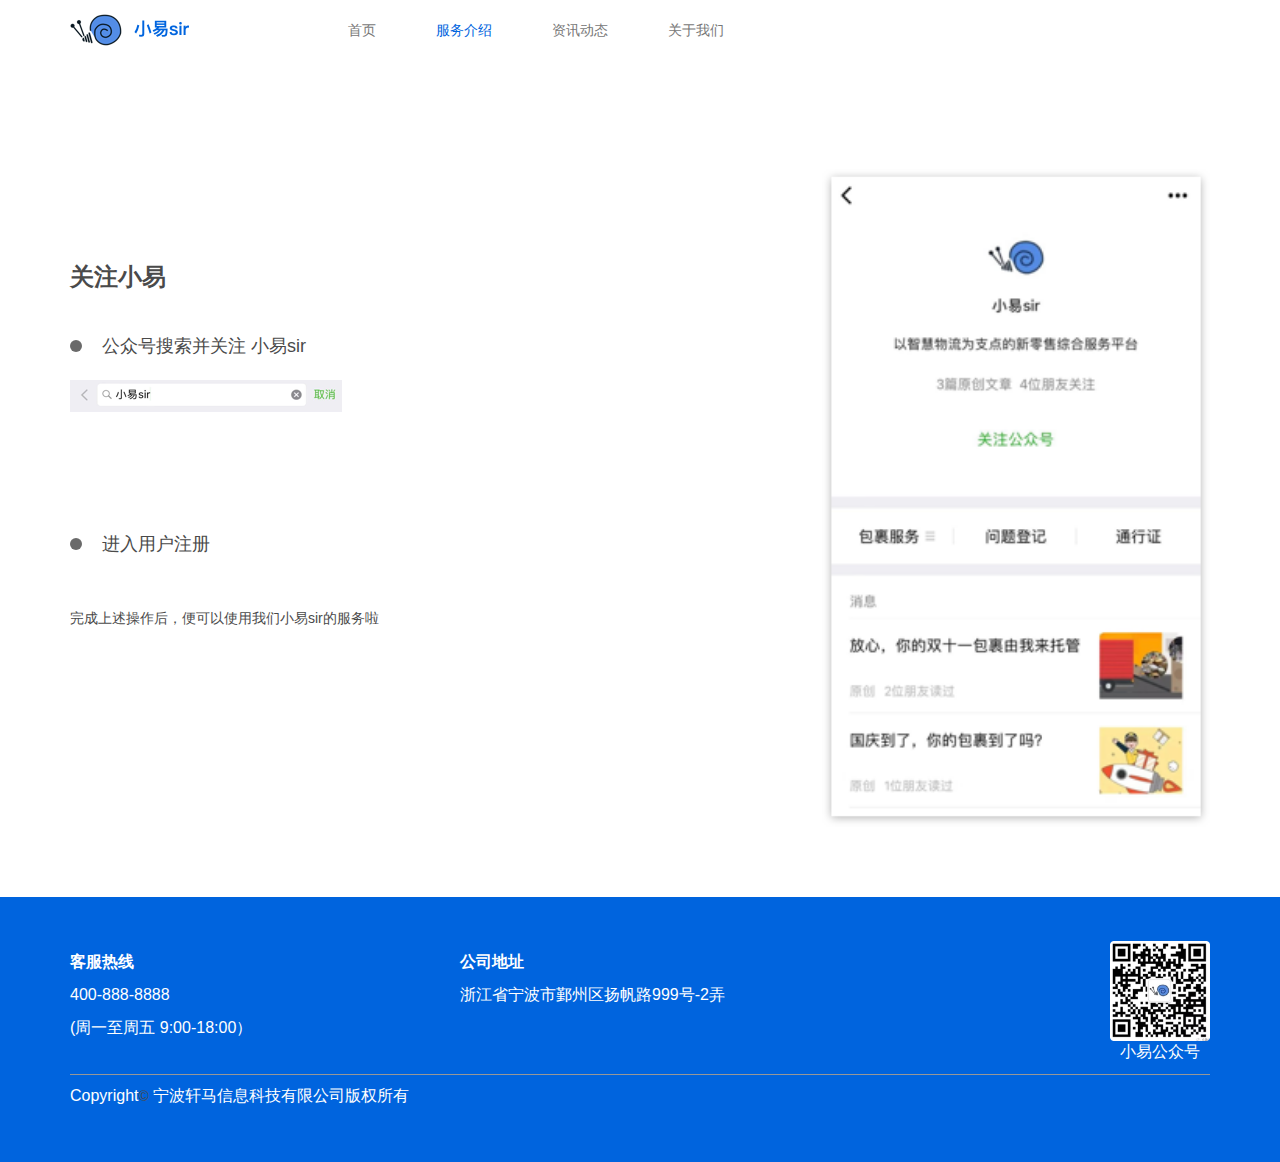
==== followme.html @ 9edb5685 "关注小易页面完成" ====
<!DOCTYPE html>
<html lang="en">

<head>
    <meta charset="utf-8">
    <title>小易sir</title>
    <link rel="shortcut icon" href="images/X.ico" type="image/x-icon" />
    <meta name="viewport" content="width=device-width, initial-scale=1.0">
    <meta name="description" content="小易sir">
    <meta name="keywords" content="小易,快递">
    <meta name="author" content="宁波轩马信息科技有限公司,SwiftHorse Information Technology">
    <link rel="stylesheet" href="css/bootstrap.css" type="text/css">
    <link rel="stylesheet" href="css/animate.min.css" type="text/css">
    <link rel="stylesheet" href="css/style.css" type="text/css">
</head>

<body>
    <header>
    </header>
    <div class="container follow">
        <div class="row">
            <div class="col-md-6">
                <p class="title">关注小易</p>
                <div>
                    <div class="circle"></div>公众号搜索并关注 小易sir
                </div>
                <p><img src="images/service_follow_small.png"></p>
                <div class="step2">
                    <div class="circle"></div>进入用户注册
                </div>
                <p class="little">完成上述操作后，便可以使用我们小易sir的服务啦</p>
            </div>
            <div class="col-md-6 follow_big">
                <img src="images/service_follow_big.png">
            </div>
        </div>
    </div>

    <footer class="page-footer">
    </footer>
</body>
<script src="js/jquery.min.js"></script>
<script src="js/bootstrap.min.js"></script>
<script src="js/followme.js"></script>

</html>
---- css/style.css ----
*{
    color: #4A4A4A;
    font-size: 14px;
}
.btn-primary{
    background-color: #0064DE;
}
/* banner */
.carousel-inner .item img{
    height: 100%;
    width: 100%
}
.carousel-control.left,.carousel-control.right {
    background-image: unset
}
.banner-text{
    position: absolute;
    top: 40%;
    z-index: 1;
    width: 25%;
    left: 15%;
    color: #4A4A4A;
}
.banner-text .title{
    font-size: 30px;
}
.banner-text .smalltitle{
    font-size: 14px;
}
.banner-text .btn-primary{
    border-radius:15px;
    margin-top: 20px;
}
@media (max-width : 992px){
    .banner-text .title{
        font-size: 14px;
    }
    .banner-text .smalltitle{
        display: none;
    }
    .banner-text {
        top: 45%;
        width: 50%;
        left: 9%;
    }
    .banner-text .btn-primary{
        margin-top: 0;
    }
}
/* 导航条 */
header{
    position: absolute;
    top: 0;
    z-index: 999;
    width: 100%;
}
.navbar-brand{
    padding: 0
}
.nav {
    padding-left: 10%;
}
.nav > li > a {
    padding: 20px 30px;
}
.navbar-default {
    background-color:unset;
    border-color: unset;
    border:unset
}
.navbar-default .navbar-nav > .active > a, .navbar-default .navbar-nav > .active > a:hover, .navbar-default .navbar-nav > .active > a:focus {
    color: #0064DE;
    background-color: unset;
}
.nav.navbar-nav li{
    cursor: pointer;
}
.navbar-default .navbar-nav > li > a:hover, .navbar-default .navbar-nav > li > a:focus {
    color: #0064DE;;
    background-color: transparent;
}
.navbar-nav .dropdown-menu {
    position: absolute;
    top: 100%;
    opacity: 0;
    visibility: hidden;
}
.navbar-nav .dropdown:hover > ul{
    opacity: 1;
    visibility: visible;
    display: block !important;
}
.dropdown-menu {
    min-width: 100px;
    padding: 15px 0;
}
.dropdown #animate li + li{
    margin-top: 10px;
}
/* 包裹服务 */
h2{
    font-size:24px;
    font-family:PingFangSC-Semibold;
    font-weight:600;
    color:rgba(74,74,74,1);
    line-height:33px;
    text-align: center;
    margin-top: 20px;
    padding: 30px 0;
}
.server .col-md-4{
    text-align: center;
}
.server .col-md-4 img{
    background:rgba(255,255,255,1);
    box-shadow:0px 6px 12px 1px rgba(0,100,222,0.2);
    border-radius:12px;
    width: 100%;
}
/* 最新资讯 */
.newstitle{
    margin-top: 50px;
}
.news .col-md-7.left .row , .news .col-md-5.right .row{
    background:rgba(255,255,255,1);
    box-shadow:0px 6px 12px 1px rgba(0,100,222,0.2);
    border-radius:12px;
}
.news .left .row{
    margin: 0;
}
.news .left .col-md-8{
    text-align: center;
    height: 100%;
}
.news .left .col-md-8 img{
    padding: 5%;
    width: 100%;
    height: 100%;
}
.news .left .col-md-4{
    margin-top: 10%;
}
.news-title{
    font-size: 20px;
    font-weight: 600;
    padding-top: 20px;
}
.right .row{
    padding: 20px 0;
    margin: 0
}
.news .right .row+.row{
    margin-top: 20px;
}
.news .right .col-md-4{
    padding-top: 5%
}
.news .right .col-md-4 img{
    width: 100%
}
.news .right p{
    display: -webkit-box;
    -webkit-box-orient: vertical;
    -webkit-line-clamp: 2;
    overflow: hidden;
}
@media(min-width : 992px){
    .news .left .row{
        height: 380px;
    }
    .news .right .row{
        height: 180px;
    }
    
}
@media (max-width : 992px){
    .left .col-md-7 img{
        padding: 0;
    }
    h2{
        padding: 0;
    }
    .server .col-md-4:last-child{
        margin-top: 20px;
    }
    .news .right{
        margin-top: 20px;
    }
    .news .right{
        margin-top: 20px;
    }
}
.hezuo .col-sm-6 img{
    width: 100%
}
.hezuo{
    margin-bottom: 50px;
}
 /* 底部栏 */
 .page-footer{
    padding-top: 44px;
    padding-bottom: 44px;
    width: 100%;
    background-color: #0064DE;
 }
 .page-footer p{
    color: #fff;
    font-size: 16px;
 }
 .foot-head {
    font-weight: 600;
    margin: 10px 0;
}
.eqcode{
    float: right;
    text-align: center;
}
.copyright {
    border-top: 1px solid #979797;
    padding-top: 10px;
}
/* 服务内容页面 */
.service{
    margin-top: 50px;
}
.service .text{
    text-align: left;
    font-size: 60px;
    font-weight: 400
}
.service .col-md-11 p{
    font-size: 24px;
    text-align: left;
    margin-top: 10px;
}
.service .step1 img{
    width: 80%;
    background:rgba(255,255,255,1);
    box-shadow:0px 6px 12px 1px rgba(0,100,222,0.2);
    border-radius:12px;
}
.service .step1 .col-md-6:first-child{
    text-align: left;
}
.service .step1 .col-md-6:last-child{
    text-align: right;
}
.service .step1 .col-md-6:last-child p{
    margin-left: 20%;
}
.service .step1 .col-md-6 p{
    text-align: center;
    width: 80%;
    font-size: 24px;
    font-weight: 600;
    margin-top: 10px;
}
.service .col-md-11 .little{
    font-size: 14px;
    width: 50%;
}
.service .col-md-11 .row{
    margin-top: 50px;
}
.service .step2{
    margin-top: 50px;
}
.service .step3{
    margin-top: 50px;
}
.service .step2 img , .service .step3 img{
    width: 100%;
    background:rgba(255,255,255,1);
    box-shadow:0px 6px 12px 1px rgba(0,100,222,0.2);
    border-radius:12px;
}
.footbanner img{
    width: 100%;
    background:rgba(255,255,255,1);
    box-shadow:0px 6px 12px 1px rgba(0,100,222,0.2);
    border-radius:12px;
}
.step4{
    margin-top: 50px;
    margin-bottom: 50px;
}
@media (max-width : 992px){
    .service{
        margin-top: 20px;
    }
    .service .col-md-11 .little{
        width: 100%;
    }
    .service .step1 img{
        width: 100%;
    }
    .service .step1 .col-md-6:last-child p{
        margin-left: 0;
    }
    .service .step1 .col-md-6 p{
        text-align: center;
        width: 100%;
    }
    .service .step2,.service .step3{
        margin-top: 20px;
    }
    .step4{
        margin-top: 20px;
        margin-bottom: 20px;
    }
}
/* 关注小易 */
.follow{
    margin-top: 200px;
}
.follow .title{
    font-size:24px;
    font-family:PingFangSC-Semibold;
    font-weight:600;
    margin-bottom: 40px;
}
.follow div{
    font-size: 18px;
}
.follow p{
    font-size: 18px;
}
.circle{
    width:12px;
    height:12px;
    background:rgba(106,106,106,1);
    border-radius: 50%;
    display: inline-block;
    margin-right: 20px;
}
.follow img{
    padding: 20px 0;
    margin-bottom: 50px;
}
.follow .step2{
    margin-top: 50px;
    margin-bottom: 50px;
}
.follow .little{
    font-size: 14px;
    margin-bottom: 200px;
}
.follow_big img{
    width: 70%;
    margin-left: 30%;
    margin-top: -20%;
}
@media (max-width : 992px){
    .follow_big img{
        width: 100%;
        margin: 0
    }
}
@media (max-width : 768px){
    .follow{
        margin-top: 50px;
    }
    .follow .little{
        margin-bottom: 20px;
    }
}
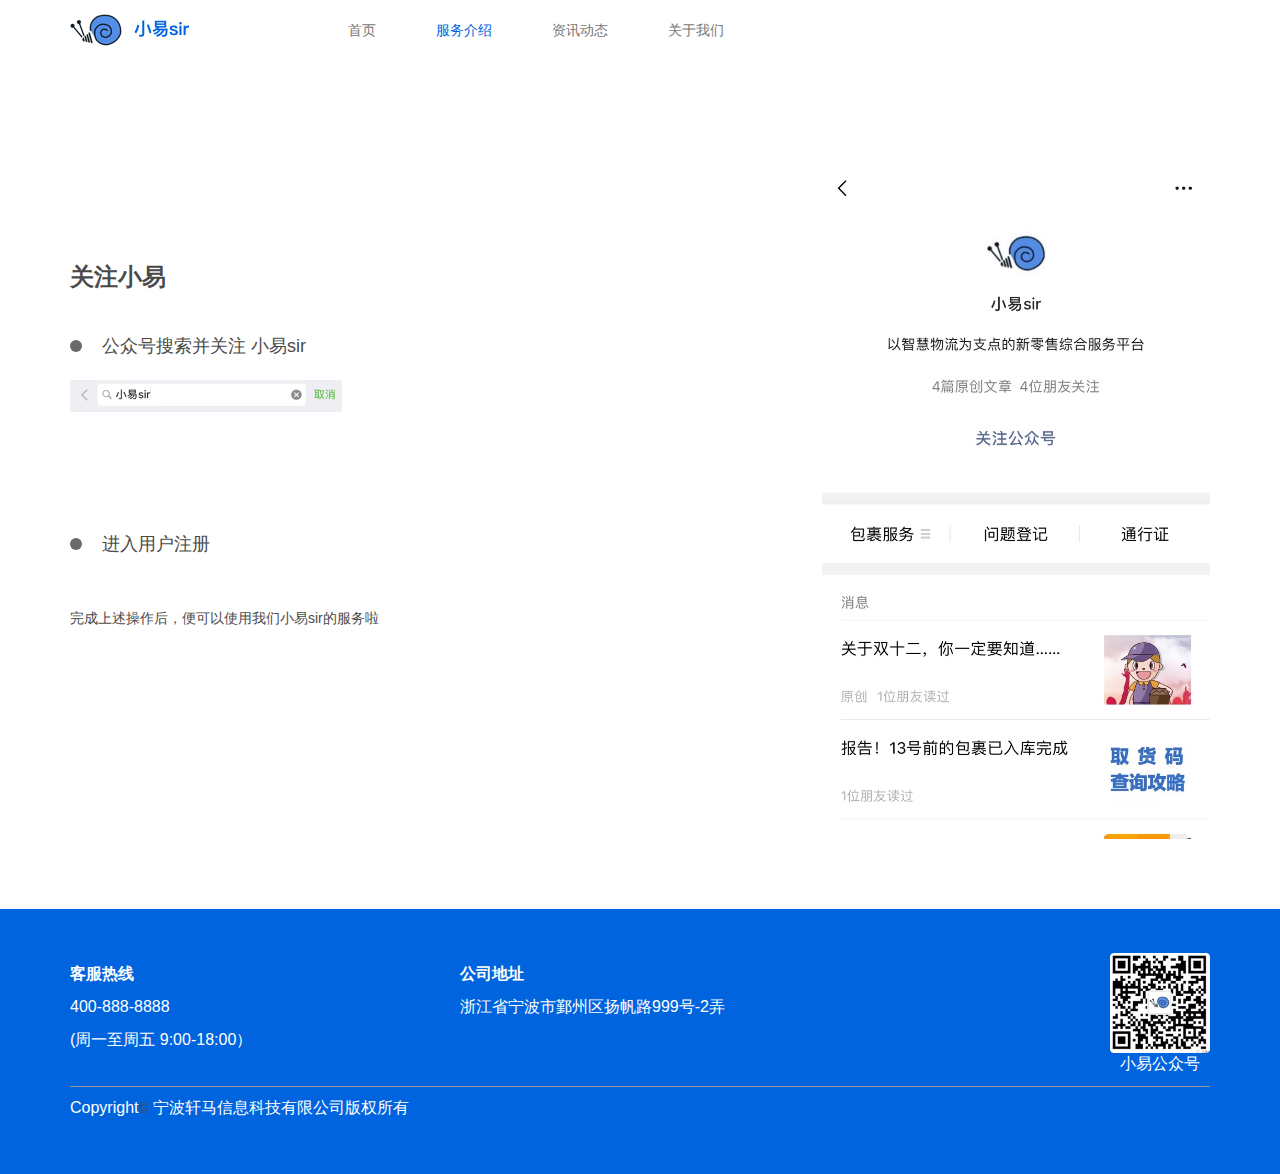
==== commit 5b043d53: "资讯动态页面完成" ====
--- a/followme.html
+++ b/followme.html
@@ -31,7 +31,7 @@
                 <p class="little">完成上述操作后，便可以使用我们小易sir的服务啦</p>
             </div>
             <div class="col-md-6 follow_big">
-                <img src="images/service_follow_big.png">
+                <img src="images/IMG_8575.JPG">
             </div>
         </div>
     </div>
--- a/css/style.css
+++ b/css/style.css
@@ -364,4 +364,52 @@
     .follow .little{
         margin-bottom: 20px;
     }
+}
+/* 资讯页面 */
+.newspage .col-md-8{
+    margin-top: 50px;
+    margin-bottom: 100px;
+}
+.newspage .nav {
+    padding-left: 0;
+}
+.nav-tabs > li a{
+    font-size: 20px;
+    font-weight: 600;
+    color:rgba(74,74,74,1);
+}
+.nav-tabs {
+    border-bottom:1px solid rgba(151,151,151,1);
+}
+.nav-tabs > li.active > a, .nav-tabs > li.active > a:hover, .nav-tabs > li.active > a:focus {
+    color: #0056C7;
+    cursor: default;
+    background-color: #fff;
+    border: unset;
+    border-bottom-color: unset;
+}
+.news-card{
+    width: 80%;
+    padding: 30px 0;
+    border-bottom:1px solid rgba(151,151,151,1);
+}
+.news-card img{
+    width: 100%;
+}
+.news-title{
+    font-size:18px;
+    font-weight:600;
+    color:rgba(74,74,74,1);
+    line-height:25px;
+}
+.news-detail{
+    font-size:14px;
+    font-weight:400;
+    color:rgba(74,74,74,1);
+    line-height:20px;
+    padding: 20px 0;
+    display: -webkit-box;
+    -webkit-box-orient: vertical;
+    -webkit-line-clamp: 2;
+    overflow: hidden;
 }